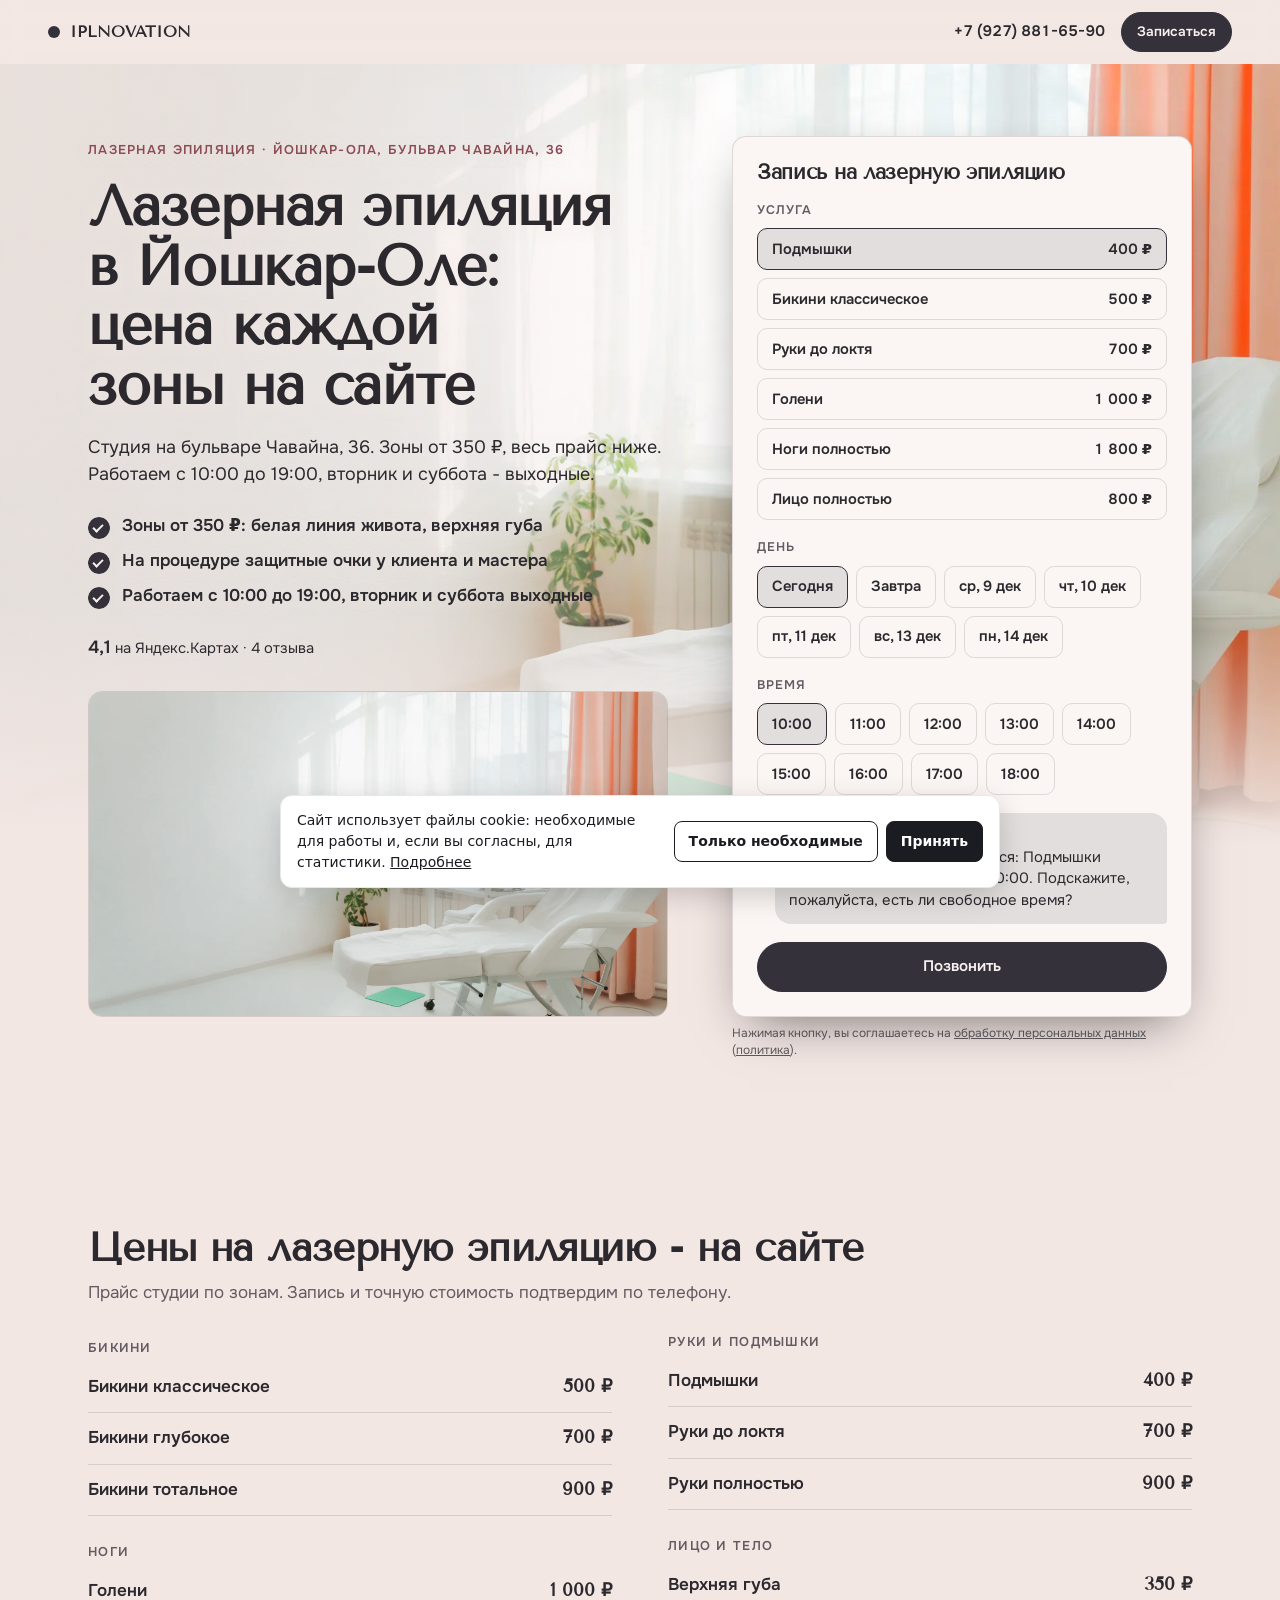
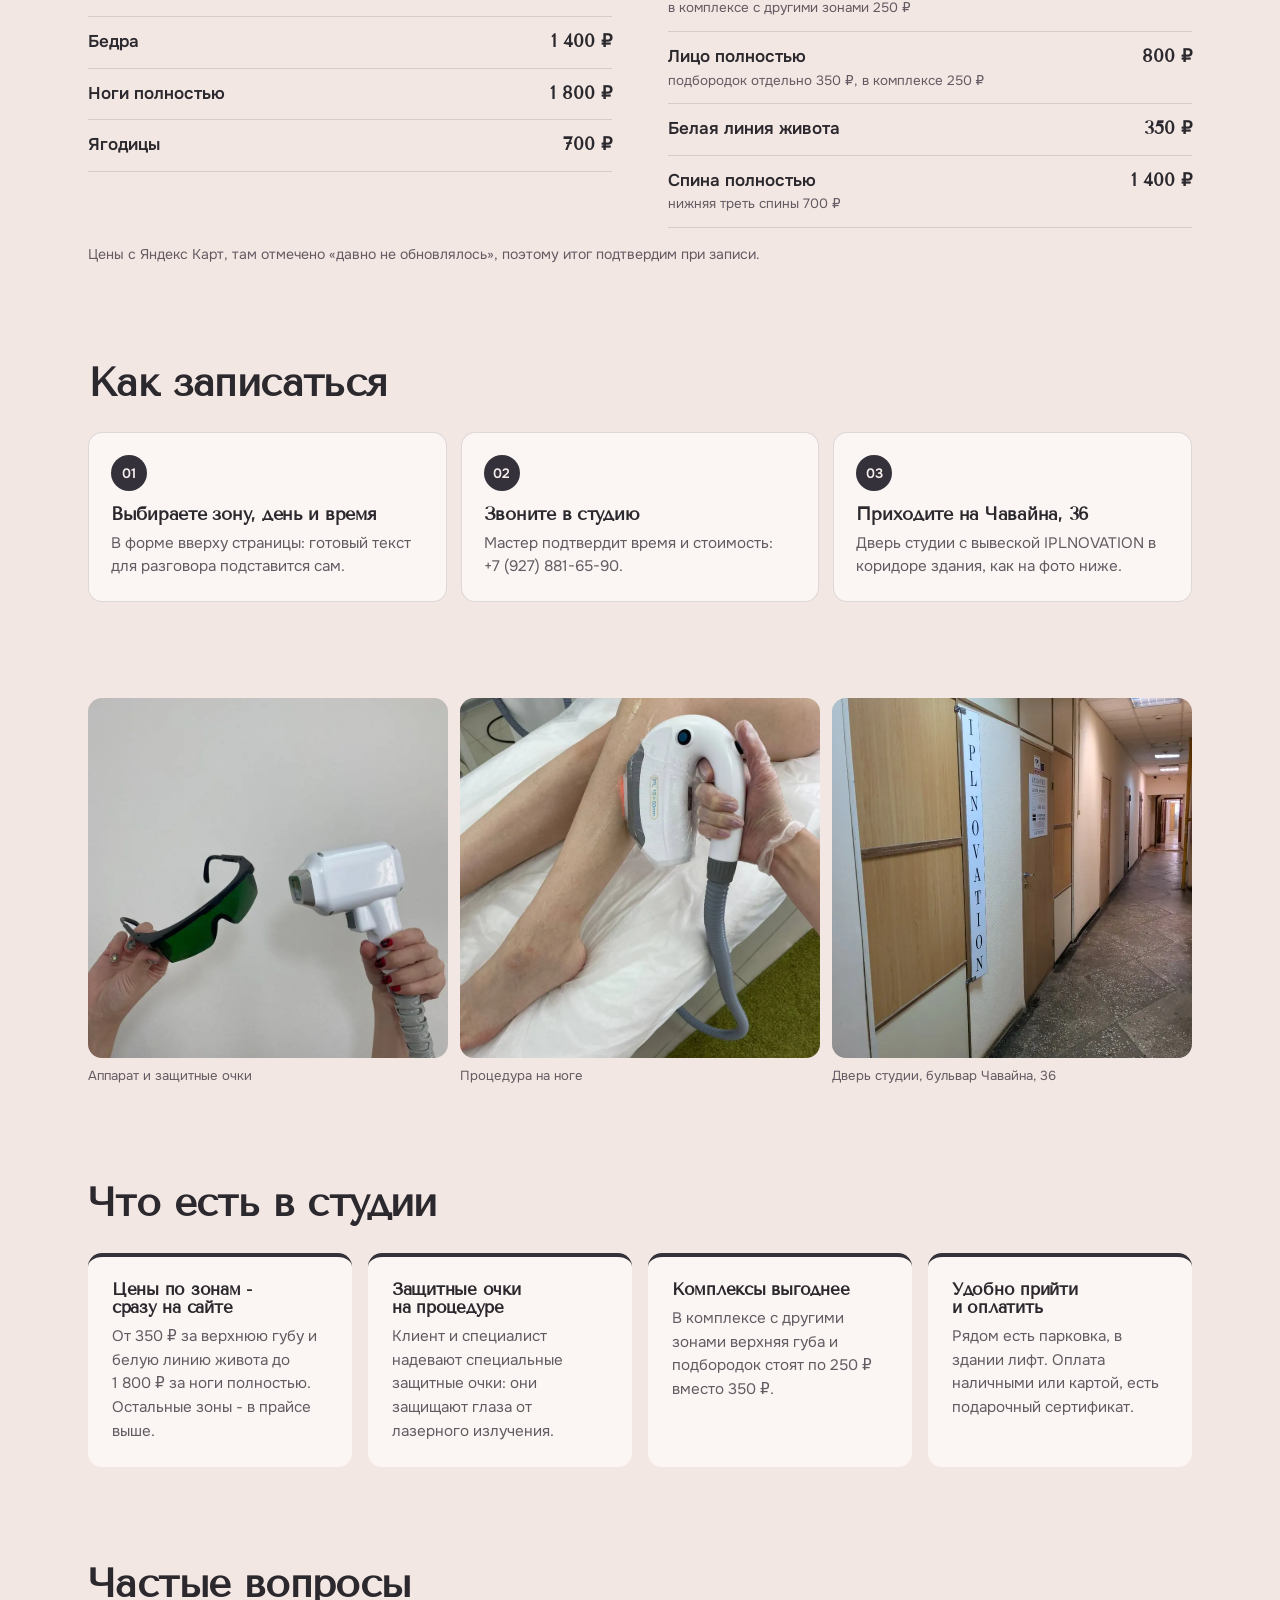
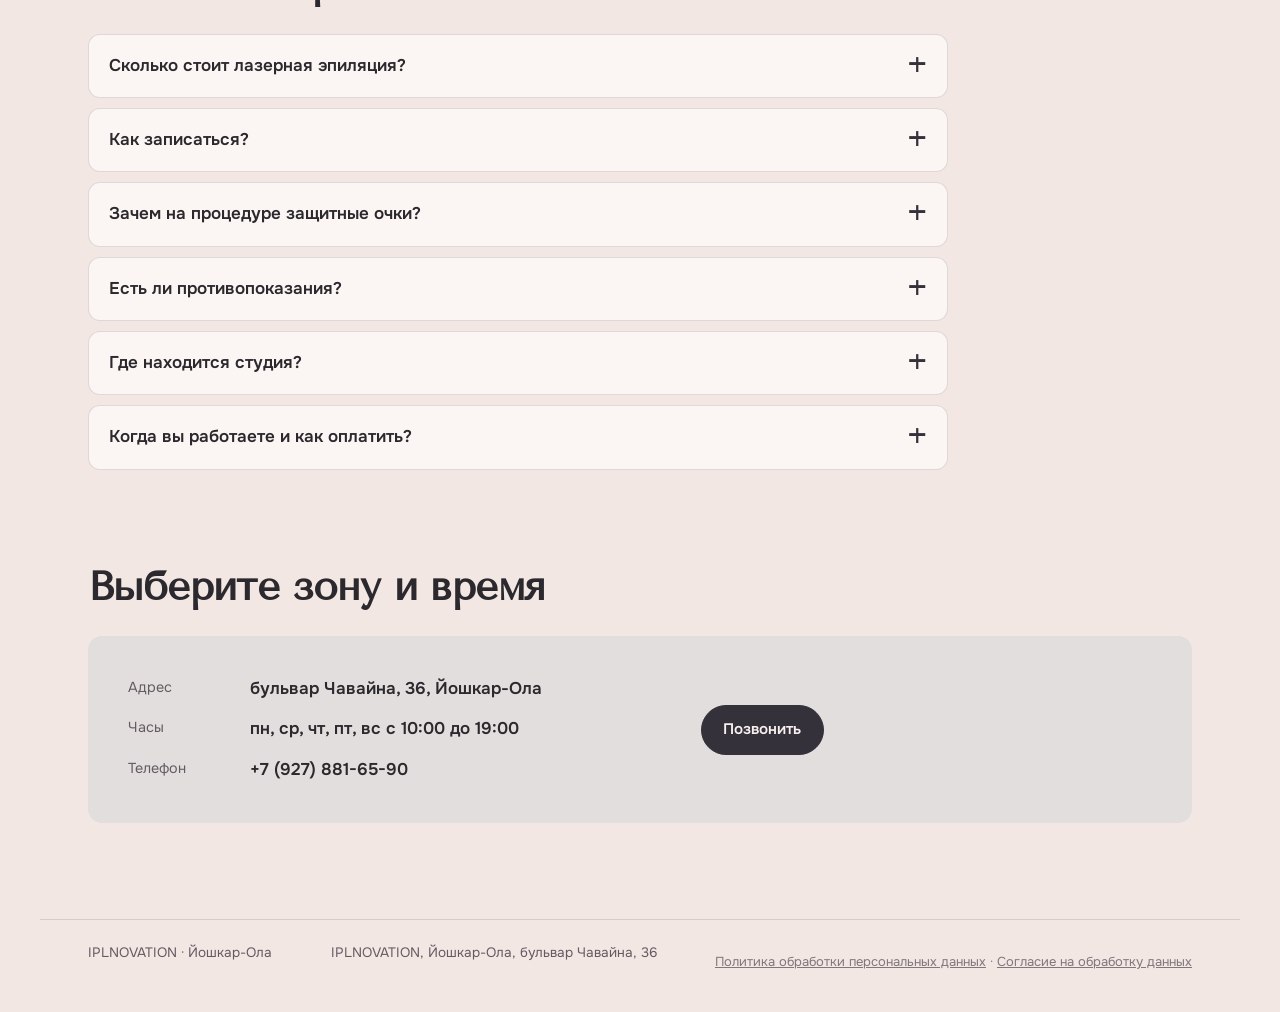
==== index.html @ 14964a5d "Первая публикация: IPLNOVATION, лазерная эпиляция" ====
<!doctype html>
<html lang="ru">
<head>
<meta charset="utf-8">
<meta name="robots" content="noindex, nofollow" data-publish>
<meta name="viewport" content="width=device-width, initial-scale=1, viewport-fit=cover">
<title>IPLNOVATION · Лазерная эпиляция</title>
<meta name="description" content="Лазерная эпиляция в Йошкар-Оле, бульвар Чавайна, 36: цены по зонам от 350 рублей, с 10:00 до 19:00, вторник и суббота выходные. Запись по телефону или через форму.">
<meta property="og:type" content="website">
<meta property="og:url" content="https://ajax55sv-cell.github.io/iplnovation-yoshkar-ola/">
<meta property="og:site_name" content="IPLNOVATION">
<meta property="og:title" content="Лазерная эпиляция в Йошкар-Оле: цена каждой зоны на сайте">
<meta property="og:description" content="Лазерная эпиляция в Йошкар-Оле, бульвар Чавайна, 36: цены по зонам от 350 рублей, с 10:00 до 19:00, вторник и суббота выходные. Запись по телефону или через форму.">
<meta property="og:image" content="https://ajax55sv-cell.github.io/iplnovation-yoshkar-ola/assets/og.jpg">
<link rel="preload" as="image" href="assets/hero.webp" fetchpriority="high">
<link rel="icon" href="data:image/svg+xml,%3Csvg xmlns=%27http://www.w3.org/2000/svg%27 viewBox=%270 0 32 32%27%3E%3Crect x=%276%27 y=%276%27 width=%2720%27 height=%2720%27 rx=%275%27 fill=%27%2334313a%27/%3E%3C/svg%3E">
<link rel="preload" href="assets/fonts/tenor-sans-400-cyrillic.woff2" as="font" type="font/woff2" crossorigin>
<link rel="preload" href="assets/fonts/onest-400-cyrillic.woff2" as="font" type="font/woff2" crossorigin>
<style>@font-face { font-family: "Onest"; font-style: normal; font-weight: 400; font-display: swap; src: url("assets/fonts/onest-400-cyrillic.woff2") format("woff2"); unicode-range: U+0301, U+0400-045F, U+0490-0491, U+04B0-04B1, U+2116; }
@font-face { font-family: "Onest"; font-style: normal; font-weight: 400; font-display: swap; src: url("assets/fonts/onest-400-latin.woff2") format("woff2"); unicode-range: U+0000-00FF, U+0131, U+0152-0153, U+02BB-02BC, U+02C6, U+02DA, U+02DC, U+0304, U+0308, U+0329, U+2000-206F, U+20AC, U+2122, U+2191, U+2193, U+2212, U+2215, U+FEFF, U+FFFD; }
@font-face { font-family: "Onest"; font-style: normal; font-weight: 500; font-display: swap; src: url("assets/fonts/onest-500-cyrillic.woff2") format("woff2"); unicode-range: U+0301, U+0400-045F, U+0490-0491, U+04B0-04B1, U+2116; }
@font-face { font-family: "Onest"; font-style: normal; font-weight: 500; font-display: swap; src: url("assets/fonts/onest-500-latin.woff2") format("woff2"); unicode-range: U+0000-00FF, U+0131, U+0152-0153, U+02BB-02BC, U+02C6, U+02DA, U+02DC, U+0304, U+0308, U+0329, U+2000-206F, U+20AC, U+2122, U+2191, U+2193, U+2212, U+2215, U+FEFF, U+FFFD; }
@font-face { font-family: "Onest"; font-style: normal; font-weight: 600; font-display: swap; src: url("assets/fonts/onest-600-cyrillic.woff2") format("woff2"); unicode-range: U+0301, U+0400-045F, U+0490-0491, U+04B0-04B1, U+2116; }
@font-face { font-family: "Onest"; font-style: normal; font-weight: 600; font-display: swap; src: url("assets/fonts/onest-600-latin.woff2") format("woff2"); unicode-range: U+0000-00FF, U+0131, U+0152-0153, U+02BB-02BC, U+02C6, U+02DA, U+02DC, U+0304, U+0308, U+0329, U+2000-206F, U+20AC, U+2122, U+2191, U+2193, U+2212, U+2215, U+FEFF, U+FFFD; }
@font-face { font-family: "Tenor Sans"; font-style: normal; font-weight: 400; font-display: swap; src: url("assets/fonts/tenor-sans-400-cyrillic.woff2") format("woff2"); unicode-range: U+0301, U+0400-045F, U+0490-0491, U+04B0-04B1, U+2116; }
@font-face { font-family: "Tenor Sans"; font-style: normal; font-weight: 400; font-display: swap; src: url("assets/fonts/tenor-sans-400-latin.woff2") format("woff2"); unicode-range: U+0000-00FF, U+0131, U+0152-0153, U+02BB-02BC, U+02C6, U+02DA, U+02DC, U+0304, U+0308, U+0329, U+2000-206F, U+20AC, U+2122, U+2191, U+2193, U+2212, U+2215, U+FEFF, U+FFFD; }
:root { --c-canvas: #f3e7e4; --c-surface: #fbf6f4; --c-ink: #2b292e; --c-ink-soft: #645b62; --c-accent: #34313a; --c-accent-ink: #f8f0ee; --c-accent-deep: #8c4b55; --f-display: "Tenor Sans", "Georgia", serif; --f-text: "Onest", "Segoe UI", system-ui, sans-serif; --h1k: 1; }
</style>
<link rel="stylesheet" href="style-prod.css">
<script type="application/ld+json">{"@context":"https://schema.org","@type":"BeautySalon","name":"IPLNOVATION","telephone":"+79278816590","openingHoursSpecification":[{"@type":"OpeningHoursSpecification","dayOfWeek":["Monday","Wednesday","Thursday","Friday","Sunday"],"opens":"10:00","closes":"19:00"}],"address":{"@type":"PostalAddress","streetAddress":"бульвар Чавайна, 36","addressLocality":"Йошкар-Ола","addressCountry":"RU"},"aggregateRating":{"@type":"AggregateRating","ratingValue":"4.1","ratingCount":"5","reviewCount":"4"},"sameAs":["https://yandex.ru/maps/org/ipinovation/229471761377/"]}</script>
<style>
/* legal-add */
.legal-links{margin-top:10px;font-size:13px;opacity:.8;hyphens:none}
.legal-links a{color:inherit}
.ckn{margin:8px 0 0;font-size:12px;line-height:1.45;opacity:.75;hyphens:none}
.ckn a{color:inherit;text-decoration:underline}
.ckb{position:fixed;left:12px;right:12px;bottom:12px;z-index:9999;max-width:720px;margin:0 auto;padding:14px 16px;background:#fff;color:#1b1c22;border:1px solid #e7e8ee;border-radius:12px;box-shadow:0 8px 28px rgba(0,0,0,.18);font:400 14px/1.5 system-ui,-apple-system,"Segoe UI",Arial,sans-serif;hyphens:none;display:flex;gap:12px;align-items:center;flex-wrap:wrap}
.ckb p{margin:0;flex:1 1 280px}
.ckb a{color:inherit;text-decoration:underline}
.ckb__b{display:flex;gap:8px;flex-wrap:wrap}
.ckb button{font:inherit;font-weight:600;padding:9px 14px;border-radius:8px;border:1px solid #1b1c22;background:#fff;color:#1b1c22;cursor:pointer}
.ckb button[data-v="all"]{background:#1b1c22;color:#fff}
</style>
</head>
<body class="s-prod" id="top" data-wa="" data-tg="" data-max="">
<header class="s-bar" data-s-bar>
  <a class="s-bar__brand" href="#top"><i aria-hidden="true"></i>IPLNOVATION</a>
  <div class="s-bar__right">
    <a class="s-bar__tel" href="tel:+79278816590"><span class="nw">+7 (927) 881-65-90</span></a>
    <a class="s-btn s-btn--sm" href="#widget">Записаться</a>
  </div>
</header>
<main>
  <section class="s-hero">
    <div class="s-hero__text">
      <p class="s-eyebrow">Лазерная эпиляция · <span class="nw">Йошкар-Ола</span>, бульвар Чавайна, 36</p>
      <h1>Лазерная эпиляция в <span class="nw">Йошкар-Оле</span>: цена каждой зоны на сайте</h1>
      <p class="s-lead">Студия на бульваре Чавайна, 36. Зоны от 350 ₽, весь прайс ниже. Работаем с 10:00 до 19:00, вторник и суббота - выходные.</p>
      <ul class="s-ticks"><li>Зоны от 350 ₽: белая линия живота, верхняя губа</li><li>На процедуре защитные очки у клиента и мастера</li><li>Работаем с 10:00 до 19:00, вторник и суббота выходные</li></ul>
      <p class="s-rating"><b>4,1</b> на Яндекс.Картах · 4 отзыва</p>
      <figure class="s-hero__photo"><img class="" src="assets/hero.webp" alt="Светлый кабинет лазерной эпиляции: белая кушетка, аппарат на тележке, зелёные защитные очки, большое окно" loading="lazy" decoding="async"></figure>
    </div>
    <div class="s-hero__widget" id="widget"><form class="s-widget" data-s-booking data-days="7" data-closed="2,6" data-slots="10:00,11:00,12:00,13:00,14:00,15:00,16:00,17:00,18:00" data-message="Здравствуйте! Хочу записаться: {услуга}, {день} в {время}. Подскажите, пожалуйста, есть ли свободное время?" onsubmit="return false">
      <h2 class="s-widget__title">Запись на лазерную эпиляцию</h2>
      <fieldset><legend>Услуга</legend>
        <div class="s-chips s-chips--col"><label class="s-chip s-chip--row"><input type="radio" name="svc" value="0" data-name="Подмышки" data-price="400" data-from="" data-min="" checked><span>Подмышки</span><b>400 ₽</b></label><label class="s-chip s-chip--row"><input type="radio" name="svc" value="1" data-name="Бикини классическое" data-price="500" data-from="" data-min=""><span>Бикини классическое</span><b>500 ₽</b></label><label class="s-chip s-chip--row"><input type="radio" name="svc" value="2" data-name="Руки до локтя" data-price="700" data-from="" data-min=""><span>Руки до локтя</span><b>700 ₽</b></label><label class="s-chip s-chip--row"><input type="radio" name="svc" value="3" data-name="Голени" data-price="1000" data-from="" data-min=""><span>Голени</span><b>1 000 ₽</b></label><label class="s-chip s-chip--row"><input type="radio" name="svc" value="4" data-name="Ноги полностью" data-price="1800" data-from="" data-min=""><span>Ноги полностью</span><b>1 800 ₽</b></label><label class="s-chip s-chip--row"><input type="radio" name="svc" value="5" data-name="Лицо полностью" data-price="800" data-from="" data-min=""><span>Лицо полностью</span><b>800 ₽</b></label></div>
      </fieldset>
      <fieldset><legend>День</legend><div class="s-chips" data-s-days></div></fieldset>
      <fieldset><legend>Время</legend><div class="s-chips" data-s-times></div></fieldset>
      <div class="s-bubble" aria-live="polite"><span class="s-bubble__label">Что сказать по телефону</span><p data-s-bubble></p></div>
      <div class="s-send">
        <a class="s-btn s-btn--wide" href="tel:+79278816590">Позвонить</a>
        
      </div>
      </form><p class="ckn">Нажимая кнопку, вы соглашаетесь на <a href="soglasie.html">обработку персональных данных</a> (<a href="politika.html">политика</a>).</p></div>
    <figure class="s-hero__bg" aria-hidden="true"><img class="" src="assets/hero.webp" alt="Светлый кабинет лазерной эпиляции: белая кушетка, аппарат на тележке, зелёные защитные очки, большое окно" decoding="async" fetchpriority="high"></figure>
  </section>

  

  <section class="s-section s-reveal" id="prices">
    <header class="s-section__head"><h2>Цены на лазерную эпиляцию - на сайте</h2><p>Прайс студии по зонам. Запись и точную стоимость подтвердим по телефону.</p></header>
    <div class="s-board"><div class="s-board__group">
      <h3 class="s-board__title">Бикини</h3>
      <ul class="s-board__list">
        <li class="s-board__row"><span class="s-board__name">Бикини классическое</span><span class="s-board__dots" aria-hidden="true"></span><span class="s-board__price">500 ₽</span></li>
        <li class="s-board__row"><span class="s-board__name">Бикини глубокое</span><span class="s-board__dots" aria-hidden="true"></span><span class="s-board__price">700 ₽</span></li>
        <li class="s-board__row"><span class="s-board__name">Бикини тотальное</span><span class="s-board__dots" aria-hidden="true"></span><span class="s-board__price">900 ₽</span></li>
      </ul>
    </div>
<div class="s-board__group">
      <h3 class="s-board__title">Ноги</h3>
      <ul class="s-board__list">
        <li class="s-board__row"><span class="s-board__name">Голени</span><span class="s-board__dots" aria-hidden="true"></span><span class="s-board__price">1 000 ₽</span></li>
        <li class="s-board__row"><span class="s-board__name">Бедра</span><span class="s-board__dots" aria-hidden="true"></span><span class="s-board__price">1 400 ₽</span></li>
        <li class="s-board__row"><span class="s-board__name">Ноги полностью</span><span class="s-board__dots" aria-hidden="true"></span><span class="s-board__price">1 800 ₽</span></li>
        <li class="s-board__row"><span class="s-board__name">Ягодицы</span><span class="s-board__dots" aria-hidden="true"></span><span class="s-board__price">700 ₽</span></li>
      </ul>
    </div>
<div class="s-board__group">
      <h3 class="s-board__title">Руки и подмышки</h3>
      <ul class="s-board__list">
        <li class="s-board__row"><span class="s-board__name">Подмышки</span><span class="s-board__dots" aria-hidden="true"></span><span class="s-board__price">400 ₽</span></li>
        <li class="s-board__row"><span class="s-board__name">Руки до локтя</span><span class="s-board__dots" aria-hidden="true"></span><span class="s-board__price">700 ₽</span></li>
        <li class="s-board__row"><span class="s-board__name">Руки полностью</span><span class="s-board__dots" aria-hidden="true"></span><span class="s-board__price">900 ₽</span></li>
      </ul>
    </div>
<div class="s-board__group">
      <h3 class="s-board__title">Лицо и тело</h3>
      <ul class="s-board__list">
        <li class="s-board__row"><span class="s-board__name">Верхняя губа<em>в комплексе с другими зонами 250 ₽</em></span><span class="s-board__dots" aria-hidden="true"></span><span class="s-board__price">350 ₽</span></li>
        <li class="s-board__row"><span class="s-board__name">Лицо полностью<em>подбородок отдельно 350 ₽, в комплексе 250 ₽</em></span><span class="s-board__dots" aria-hidden="true"></span><span class="s-board__price">800 ₽</span></li>
        <li class="s-board__row"><span class="s-board__name">Белая линия живота</span><span class="s-board__dots" aria-hidden="true"></span><span class="s-board__price">350 ₽</span></li>
        <li class="s-board__row"><span class="s-board__name">Спина полностью<em>нижняя треть спины 700 ₽</em></span><span class="s-board__dots" aria-hidden="true"></span><span class="s-board__price">1 400 ₽</span></li>
      </ul>
    </div></div>
    <p class="s-note">Цены с Яндекс Карт, там отмечено «давно не обновлялось», поэтому итог подтвердим при записи.</p>
  </section>

  <section class="s-section s-reveal">
    <header class="s-section__head"><h2>Как записаться</h2></header>
    <ol class="s-steps">
      <li class="s-steps__item"><span class="s-steps__n">01</span><h3>Выбираете зону, день и время</h3><p>В форме вверху страницы: готовый текст для разговора подставится сам.</p></li>
      <li class="s-steps__item"><span class="s-steps__n">02</span><h3>Звоните в студию</h3><p>Мастер подтвердит время и стоимость: <span class="nw">+7 (927) 881-65-90</span>.</p></li>
      <li class="s-steps__item"><span class="s-steps__n">03</span><h3>Приходите на Чавайна, 36</h3><p>Дверь студии с вывеской IPLNOVATION в коридоре здания, как на фото ниже.</p></li>
    </ol>
  </section>

  <section class="s-photos s-reveal" aria-label="Фото"><figure><img class="" src="assets/ochki.webp" alt="Лазерный аппарат и зелёные защитные очки в руках мастера" loading="lazy" decoding="async"><figcaption>Аппарат и защитные очки</figcaption></figure><figure><img class="" src="assets/protsedura.webp" alt="Процедура лазерной эпиляции на ноге: мастер в перчатках ведёт аппарат" loading="lazy" decoding="async"><figcaption>Процедура на ноге</figcaption></figure><figure><img class="" src="assets/dver.webp" alt="Дверь студии с вертикальной вывеской IPLNOVATION в коридоре здания на бульваре Чавайна, 36" loading="lazy" decoding="async"><figcaption>Дверь студии, бульвар Чавайна, 36</figcaption></figure></section>

  <section class="s-section s-reveal">
    <header class="s-section__head"><h2>Что есть в студии</h2></header>
    <ul class="s-promises">
      <li><h3>Цены по зонам - сразу на сайте</h3><p>От 350 ₽ за верхнюю губу и белую линию живота до 1 800 ₽ за ноги полностью. Остальные зоны - в прайсе выше.</p></li>
      <li><h3>Защитные очки на процедуре</h3><p>Клиент и специалист надевают специальные защитные очки: они защищают глаза от лазерного излучения.</p></li>
      <li><h3>Комплексы выгоднее</h3><p>В комплексе с другими зонами верхняя губа и подбородок стоят по 250 ₽ вместо 350 ₽.</p></li>
      <li><h3>Удобно прийти и оплатить</h3><p>Рядом есть парковка, в здании лифт. Оплата наличными или картой, есть подарочный сертификат.</p></li>
    </ul>
  </section>

  

  <section class="s-section s-reveal">
    <header class="s-section__head"><h2>Частые вопросы</h2></header>
    <div class="s-faq"><details><summary>Сколько стоит лазерная эпиляция?</summary><p>Бикини классическое - 500 ₽, подмышки - 400 ₽, голени - 1 000 ₽, ноги полностью - 1 800 ₽. Остальные зоны - в прайсе выше.</p></details><details><summary>Как записаться?</summary><p>Выберите зону, день и время в форме на сайте или просто позвоните: <span class="nw">+7 (927) 881-65-90</span>.</p></details><details><summary>Зачем на процедуре защитные очки?</summary><p>Во время сеанса и клиент, и специалист надевают специальные защитные очки: они защищают глаза от лазерного излучения. Снимать их до конца сеанса не нужно.</p></details><details><summary>Есть ли противопоказания?</summary><p>Да, у лазерной эпиляции они есть. Перед записью уточните у мастера по телефону, подходит ли процедура именно вам.</p></details><details><summary>Где находится студия?</summary><p><span class="nw">Йошкар-Ола</span>, бульвар Чавайна, 36. Дверь студии с вывеской IPLNOVATION в коридоре здания, рядом есть парковка, в здании лифт.</p></details><details><summary>Когда вы работаете и как оплатить?</summary><p>С 10:00 до 19:00 в понедельник, среду, четверг, пятницу и воскресенье. Вторник и суббота - выходные. Оплата наличными или картой, есть подарочный сертификат.</p></details></div>
  </section>

  <section class="s-section s-final s-reveal" id="contacts">
    <header class="s-section__head"><h2>Выберите зону и время</h2></header>
    <div class="s-contacts">
      <dl>
        <div><dt>Адрес</dt><dd>бульвар Чавайна, 36, <span class="nw">Йошкар-Ола</span></dd></div>
        <div><dt>Часы</dt><dd>пн, ср, чт, пт, вс с 10:00 до 19:00</dd></div>
        <div><dt>Телефон</dt><dd><a href="tel:+79278816590"><span class="nw">+7 (927) 881-65-90</span></a></dd></div>
      </dl>
      <div class="s-contacts__actions">
        <a class="s-btn" href="tel:+79278816590">Позвонить</a>
        
      </div>
    </div>
  </section>
</main>
<footer class="s-foot"><p>IPLNOVATION · <span class="nw">Йошкар-Ола</span></p><p>IPLNOVATION, <span class="nw">Йошкар-Ола</span>, бульвар Чавайна, 36</p><p class="legal-links"><a href="politika.html">Политика обработки персональных данных</a> · <a href="soglasie.html">Согласие на обработку данных</a></p></footer>
<nav class="s-dock" aria-label="Быстрая связь"><a class="s-btn" href="#widget">Записаться</a><a class="s-btn s-btn--ghost" href="tel:+79278816590">Позвонить</a></nav>
<script src="style.js" defer></script>
<script>
(function(){var K='cookie-choice';try{if(localStorage.getItem(K))return}catch(e){}
var b=document.createElement('div');b.className='ckb';b.setAttribute('role','dialog');b.setAttribute('aria-label','Файлы cookie');
b.innerHTML='<p>Сайт использует файлы cookie: необходимые для работы и, если вы согласны, для статистики. <a href="politika.html">Подробнее</a></p><div class="ckb__b"><button type="button" data-v="necessary">Только необходимые</button><button type="button" data-v="all">Принять</button></div>';
b.addEventListener('click',function(e){var v=e.target.getAttribute&&e.target.getAttribute('data-v');if(!v)return;try{localStorage.setItem(K,v)}catch(x){}try{document.dispatchEvent(new CustomEvent('cookie-choice',{detail:v}))}catch(x){}b.remove()});
document.body.appendChild(b)})();
</script>
<!-- legal-add -->
</body>
</html>
---- style-prod.css ----
/* Стиль «Продающий»: лендинг под заявки. Главная деталь – калькулятор или онлайн-запись на первом экране
   и живое «сообщение-превью», которое уходит владельцу в мессенджер. Цвета и шрифты – из палитры ниши. */
*, *::before, *::after { box-sizing: border-box; }
:root {
  --hair: color-mix(in srgb, var(--c-ink) 14%, transparent);
  --tint: color-mix(in srgb, var(--c-accent) 12%, var(--c-surface));
  --wrap: 1200px; --gut: clamp(16px, 4vw, 48px);
  --r: 14px;
  --shadow: 0 18px 50px -18px color-mix(in srgb, #000 55%, transparent);
}
html { scroll-behavior: smooth; -webkit-text-size-adjust: 100%; overflow-x: clip; }
body { margin: 0; background: var(--c-canvas); color: var(--c-ink); font: 400 17px/1.55 var(--f-text); -webkit-font-smoothing: antialiased; }
img { display: block; max-width: 100%; }
a { color: inherit; }
h1, h2, h3 { font-family: var(--f-display); font-weight: 700; line-height: 1.06; margin: 0; letter-spacing: -.015em; text-wrap: balance; }
p { margin: 0; }
fieldset { border: 0; margin: 0; padding: 0; min-width: 0; }
:focus-visible { outline: 2px solid var(--c-accent); outline-offset: 3px; border-radius: 4px; }

.s-btn { display: inline-flex; align-items: center; justify-content: center; min-height: 50px; padding: 0 1.4em; border-radius: 999px;
  background: var(--c-accent); color: var(--c-accent-ink); font: 700 .95rem/1.1 var(--f-text); text-decoration: none; border: 1px solid var(--c-accent);
  text-align: center; transition: filter .2s ease, transform .2s ease; cursor: pointer; }
.s-btn:hover { filter: brightness(1.07); }
.s-btn:active { transform: translateY(1px); }
.s-btn--sm { min-height: 40px; padding: 0 1.1em; font-size: .85rem; }
.s-btn--ghost { background: transparent; color: var(--c-ink); border-color: var(--hair); font-weight: 600; }
.s-btn--wide { flex: 1; }

/* шапка */
.s-bar { position: sticky; top: 0; z-index: 30; display: flex; align-items: center; justify-content: space-between; gap: 16px;
  padding: 10px var(--gut); background: color-mix(in srgb, var(--c-canvas) 88%, transparent); -webkit-backdrop-filter: blur(10px); backdrop-filter: blur(10px); }
.s-bar.is-scrolled { box-shadow: 0 1px 0 var(--hair); }
.s-bar__brand { font: 700 1rem/1 var(--f-display); text-decoration: none; display: inline-flex; align-items: center; gap: .6em; min-height: 44px; white-space: nowrap; min-width: 0; }
.s-bar__brand i { width: .75em; height: .75em; border-radius: 50%; background: var(--c-accent); }
.s-bar__right { display: flex; align-items: center; gap: 16px; }
.s-bar__tel { text-decoration: none; font-weight: 700; font-size: .95rem; font-variant-numeric: tabular-nums; }

main { max-width: var(--wrap); margin: 0 auto; padding: 0 var(--gut); }

/* первый экран: текст слева, виджет справа, фото ниши – приглушённым фоном */
.s-hero { position: relative; display: grid; grid-template-columns: minmax(0, 1fr) minmax(0, 460px); gap: clamp(28px, 5vw, 64px); align-items: start;
  padding: clamp(32px, 6vw, 72px) 0 clamp(40px, 6vw, 72px); isolation: isolate; }
.s-hero__bg { position: absolute; z-index: -1; margin: 0; top: 0; left: calc(50% - 50vw); width: 100vw; height: min(78%, 620px); overflow: hidden; }
.s-hero__bg img { width: 100%; height: 100%; object-fit: cover; opacity: .3; filter: saturate(.85); }
.s-hero__bg::after { content: ""; position: absolute; inset: 0; background: linear-gradient(180deg, color-mix(in srgb, var(--c-canvas) 40%, transparent), var(--c-canvas) 96%); }
/* фото бизнеса крупно в левой колонке: владелец узнаёт своё место с первого экрана */
.s-hero__photo { margin: 30px 0 0; }
.s-hero__photo img { width: 100%; aspect-ratio: 16 / 9; object-fit: cover; border-radius: var(--r); border: 1px solid var(--hair); }
.s-hero__photo figcaption { margin-top: 8px; font-size: .84rem; color: var(--c-ink-soft); }
.s-eyebrow { display: inline-block; font-size: .8rem; font-weight: 700; letter-spacing: .1em; text-transform: uppercase; color: var(--c-accent-deep, var(--c-accent)); margin-bottom: 16px; }
.s-hero h1 { font-size: calc(clamp(2.1rem, 4.4vw, 3.7rem) * var(--h1k, 1)); overflow-wrap: normal; hyphens: none; }
.s-lead { margin-top: 18px; font-size: 1.12rem; color: var(--c-ink-soft); max-width: 32em; }
.s-ticks { list-style: none; margin: 26px 0 0; padding: 0; display: grid; gap: 12px; }
.s-ticks li { position: relative; padding-left: 34px; font-weight: 600; line-height: 1.35; }
.s-ticks li::before { content: ""; position: absolute; left: 0; top: .1em; width: 22px; height: 22px; border-radius: 50%; background: var(--c-accent);
  -webkit-mask: radial-gradient(circle, #000 0 100%); }
.s-ticks li::after { content: ""; position: absolute; left: 7px; top: calc(.1em + 5px); width: 6px; height: 10px; border: solid var(--c-accent-ink); border-width: 0 2px 2px 0; transform: rotate(45deg); }
.s-rating { margin-top: 26px; font-size: .92rem; color: var(--c-ink-soft); }
.s-rating b { color: var(--c-ink); font-size: 1.1rem; }

/* виджет */
.s-hero__widget { position: sticky; top: 76px; }
.s-widget { background: var(--c-surface); border-radius: var(--r); padding: 24px; box-shadow: var(--shadow); display: grid; gap: 18px; border: 1px solid var(--hair); }
.s-widget__title { font-size: 1.3rem; }
.s-widget legend, .s-range label { font-size: .78rem; font-weight: 700; letter-spacing: .08em; text-transform: uppercase; color: var(--c-ink-soft); margin-bottom: 8px; padding: 0; }
.s-chips { display: flex; flex-wrap: wrap; gap: 8px; }
.s-chips--col { flex-direction: column; flex-wrap: nowrap; }
.s-chip { position: relative; display: inline-flex; align-items: center; gap: 10px; min-height: 42px; padding: 8px 14px; border-radius: 10px; border: 1px solid var(--hair);
  cursor: pointer; font-size: .92rem; font-weight: 600; transition: border-color .15s ease, background-color .15s ease; }
.s-chip--row { justify-content: space-between; }
.s-chip--row b { font-weight: 700; white-space: nowrap; font-variant-numeric: tabular-nums; }
.s-chip--row b small { font-weight: 500; color: var(--c-ink-soft); }
.s-chip__p { font-weight: 500; font-size: .8rem; color: var(--c-ink-soft); white-space: nowrap; }
.s-chip input { position: absolute; opacity: 0; pointer-events: none; }
.s-chip:has(input:checked) { border-color: var(--c-accent); background: var(--tint); }
.s-chip:has(input:focus-visible) { outline: 2px solid var(--c-accent); outline-offset: 2px; }
.s-chip[aria-disabled="true"] { opacity: .4; cursor: default; }
.s-check { display: flex; align-items: center; gap: 10px; font-weight: 600; font-size: .92rem; cursor: pointer; }
.s-check input { width: 20px; height: 20px; accent-color: var(--c-accent); }
.s-check b { margin-left: auto; font-variant-numeric: tabular-nums; }
.s-range { display: grid; gap: 6px; }
.s-range label { display: flex; justify-content: space-between; margin: 0; }
.s-range label b { color: var(--c-ink); font-size: 1rem; font-weight: 700; letter-spacing: 0; text-transform: none; font-variant-numeric: tabular-nums; }
.s-range input { width: 100%; accent-color: var(--c-accent); height: 28px; }
.s-total { display: flex; align-items: baseline; justify-content: space-between; gap: 12px; padding-top: 14px; border-top: 1px solid var(--hair); }
.s-total span { color: var(--c-ink-soft); font-weight: 600; }
.s-total b { font: 700 1.9rem/1 var(--f-display); font-variant-numeric: tabular-nums; color: var(--c-accent); }

/* сообщение-превью: пузырь чата */
.s-bubble { position: relative; background: var(--tint); border-radius: 16px 16px 4px 16px; padding: 12px 14px; margin-left: 18px; }
.s-bubble__label { display: block; font-size: .72rem; font-weight: 700; letter-spacing: .08em; text-transform: uppercase; color: var(--c-ink-soft); margin-bottom: 4px; }
.s-bubble p { font-size: .93rem; line-height: 1.45; }
.s-send { display: flex; gap: 8px; }
.s-send__note { font-size: .82rem; color: var(--c-accent-deep, var(--c-accent)); }
.s-demo { font-size: .78rem; color: var(--c-ink-soft); }

/* секции */
.s-section { padding: clamp(56px, 8vw, 96px) 0 0; }
.s-section__head { display: grid; gap: 10px; margin-bottom: 28px; max-width: 46em; }
.s-section__head h2 { font-size: clamp(1.7rem, 3.2vw, 2.5rem); }
.s-section__head p { color: var(--c-ink-soft); }
.s-note { margin-top: 16px; font-size: .88rem; color: var(--c-ink-soft); max-width: 52em; }

.s-incl { display: grid; grid-template-columns: 1fr 1fr; gap: 16px; }
.s-incl > div { background: var(--c-surface); border-radius: var(--r); padding: 26px; border: 1px solid var(--hair); }
.s-incl > div:first-child { background: var(--tint); border-color: transparent; }
.s-incl h3 { font-size: 1.1rem; margin-bottom: 14px; }
.s-incl ul { margin: 0; padding-left: 1.1em; display: grid; gap: 8px; }

.s-board { display: grid; grid-template-columns: repeat(auto-fit, minmax(min(100%, 420px), 1fr)); gap: 12px 56px; }
.s-board__title { font: 700 .8rem var(--f-text); letter-spacing: .1em; text-transform: uppercase; color: var(--c-ink-soft); margin: 6px 0; }
.s-board__list { list-style: none; margin: 0; padding: 0; }
.s-board__row { display: flex; align-items: baseline; gap: 10px; padding: 12px 0; border-bottom: 1px solid var(--hair); }
.s-board__name { font-weight: 600; }
.s-board__name em { display: block; font-style: normal; font-size: .84rem; color: var(--c-ink-soft); font-weight: 400; }
.s-board__dots { flex: 1; }
.s-board__price { font: 700 1.1rem/1 var(--f-display); font-variant-numeric: tabular-nums; white-space: nowrap; }
.s-board__price small { font: 500 .78rem var(--f-text); color: var(--c-ink-soft); }

.s-steps { list-style: none; margin: 0; padding: 0; display: grid; grid-template-columns: repeat(auto-fit, minmax(min(100%, 170px), 1fr)); gap: 14px; }
.s-steps__item { background: var(--c-surface); border-radius: var(--r); padding: 22px; border: 1px solid var(--hair); }
.s-steps__n { display: inline-grid; place-items: center; width: 36px; height: 36px; border-radius: 50%; background: var(--c-accent); color: var(--c-accent-ink); font: 700 .85rem var(--f-text); }
.s-steps h3 { font-size: 1.1rem; margin-top: 14px; overflow-wrap: normal; hyphens: none; }
.s-steps__item { min-width: 0; }
.s-steps p { margin-top: 8px; color: var(--c-ink-soft); font-size: .95rem; }

.s-photos { display: grid; grid-template-columns: repeat(3, 1fr); gap: 12px; padding-top: clamp(56px, 8vw, 96px); }
.s-photos figure { margin: 0; }
.s-photos img { width: 100%; aspect-ratio: 1 / 1; object-fit: cover; border-radius: var(--r); }
.s-photos figcaption { font-size: .82rem; color: var(--c-ink-soft); margin-top: 8px; }

.s-promises { list-style: none; margin: 0; padding: 0; display: grid; grid-template-columns: repeat(auto-fit, minmax(min(100%, 260px), 1fr)); gap: 16px; }
.s-promises li { border-radius: var(--r); padding: 24px; background: var(--c-surface); border-top: 4px solid var(--c-accent); display: grid; gap: 8px; align-content: start; }
.s-promises h3 { font-size: 1.08rem; }
.s-promises p { color: var(--c-ink-soft); font-size: .95rem; }

.s-reviews { list-style: none; margin: 0; padding: 0; display: grid; grid-template-columns: repeat(auto-fit, minmax(min(100%, 280px), 1fr)); gap: 16px; }
.s-reviews li { background: var(--c-surface); border-radius: var(--r); padding: 24px; display: grid; gap: 14px; align-content: start; border: 1px solid var(--hair); }
.s-reviews blockquote { margin: 0; font-size: 1.02rem; }
.s-reviews__who { font-size: .85rem; color: var(--c-ink-soft); }
.s-section__head--reviews { max-width: none; }
.s-reviews__rating { display: flex; flex-wrap: wrap; align-items: center; gap: 6px 12px; color: var(--c-ink-soft); font-size: .95rem; }
.s-reviews__num { font-weight: 700; font-size: 1.4rem; color: var(--c-ink); }
.s-reviews__stars { --r: 5; display: inline-block; width: 5em; height: 1em; font-size: .95rem; line-height: 1; letter-spacing: .05em; white-space: nowrap; color: color-mix(in srgb, var(--c-ink) 18%, transparent); position: relative; }
.s-reviews__stars::before { content: "★★★★★"; }
.s-reviews__stars::after { content: "★★★★★"; position: absolute; inset: 0; width: calc(var(--r) / 5 * 100%); overflow: hidden; color: var(--c-accent); }
.s-reviews__all { color: var(--c-ink); text-underline-offset: 3px; }
.s-reviews__all:hover { color: var(--c-accent-deep, var(--c-accent)); }

.s-faq { display: grid; gap: 10px; max-width: 860px; }
.s-faq details { background: var(--c-surface); border-radius: 12px; border: 1px solid var(--hair); }
.s-faq summary { cursor: pointer; list-style: none; padding: 18px 52px 18px 20px; font-weight: 700; position: relative; }
.s-faq summary::-webkit-details-marker { display: none; }
.s-faq summary::after { content: "+"; position: absolute; right: 20px; top: 50%; transform: translateY(-50%); font: 700 1.4rem/1 var(--f-display); color: var(--c-accent); }
.s-faq details[open] summary::after { content: "–"; }
.s-faq details p { padding: 0 20px 18px; color: var(--c-ink-soft); }

.s-contacts { display: grid; grid-template-columns: 1.2fr 1fr; gap: 32px; background: var(--tint); border-radius: var(--r); padding: clamp(22px, 4vw, 40px); align-items: center; }
.s-contacts dl { margin: 0; display: grid; gap: 14px; }
.s-contacts dl div { display: grid; grid-template-columns: 110px 1fr; gap: 12px; }
.s-contacts dt { color: var(--c-ink-soft); font-size: .9rem; }
.s-contacts dd { margin: 0; font-weight: 600; }
.s-contacts dd a { text-decoration: none; }
.s-contacts__actions { display: flex; flex-wrap: wrap; gap: 10px; }

.s-foot { max-width: var(--wrap); margin: clamp(56px, 8vw, 96px) auto 0; padding: 22px var(--gut) 40px; border-top: 1px solid var(--hair);
  display: flex; justify-content: space-between; gap: 16px; font-size: .85rem; color: var(--c-ink-soft); flex-wrap: wrap; }
.s-dock { display: none; }
.s-slot { border-bottom: 1px dashed currentColor; opacity: .75; white-space: nowrap; }

@media (prefers-reduced-motion: no-preference) {
  .s-reveal { opacity: 0; transform: translateY(14px); transition: opacity .5s ease, transform .5s cubic-bezier(.2, .7, .2, 1); }
  .s-reveal.is-in { opacity: 1; transform: none; }
  .s-hero__text, .s-hero__widget { animation: s-rise .6s cubic-bezier(.2, .7, .2, 1) both; }
  .s-hero__widget { animation-delay: .1s; }
}
@keyframes s-rise { from { opacity: 0; transform: translateY(12px); } }

@media (max-width: 960px) {
  .s-hero { grid-template-columns: 1fr; }
  .s-hero__widget { position: static; }
  .s-hero__bg { height: 420px; }
  .s-hero__photo { display: none; }
  .s-incl, .s-contacts { grid-template-columns: 1fr; }
}
@media (max-width: 640px) {
  body { font-size: 16px; padding-bottom: 76px; }
  .s-bar__tel { display: none; }
  .s-bar { gap: 10px; }
  .s-bar__brand { font-size: .92rem; overflow: hidden; text-overflow: ellipsis; }
  .s-bar .s-btn--sm { white-space: nowrap; font-size: .78rem; padding: 0 .8em; flex-shrink: 0; }
  .s-widget { padding: 18px; }
  .s-steps { grid-template-columns: 1fr; }
  .s-photos { grid-template-columns: 1fr 1fr; }
  .s-photos figure:first-child { grid-column: 1 / -1; }
  .s-photos figure:first-child img { aspect-ratio: 16 / 10; }
  .s-contacts dl div { grid-template-columns: 1fr; gap: 2px; }
  .s-send { flex-direction: column; }
  .s-dock { display: flex; gap: 8px; position: fixed; z-index: 40; left: 0; right: 0; bottom: 0; padding: 10px 12px calc(10px + env(safe-area-inset-bottom));
    background: color-mix(in srgb, var(--c-canvas) 92%, transparent); -webkit-backdrop-filter: blur(10px); backdrop-filter: blur(10px); box-shadow: 0 -1px 0 var(--hair); }
  .s-dock .s-btn { flex: 1; min-height: 48px; font-size: .88rem; padding: 0 .9em; white-space: nowrap; }
  .s-dock .s-btn:first-child { flex: 1.7; }
}

/* n10v1 */
html, body, h1, h2, h3, p, li { hyphens: none; -webkit-hyphens: none; }
.nw { white-space: nowrap; }
html, body { overflow-x: clip; }
/* прайс: четыре группы в две колонки без пустот */
.s-board { display: block; columns: 2 380px; column-gap: 56px; }
.s-board__group { break-inside: avoid; margin-bottom: 28px; }
/* яркий первый экран (просьба Сергея): фото в полную силу и чуть насыщеннее, затемнения нет, текст держит светлая вуаль слева */
.s-hero__bg { height: min(94%, 780px); }
.s-hero__bg img { opacity: 1; filter: saturate(1.35) brightness(1.0) contrast(1.06); object-position: 62% 50%; }
.s-hero__bg::after { background:
  linear-gradient(90deg, color-mix(in srgb, var(--c-canvas) 72%, transparent) 0%, color-mix(in srgb, var(--c-canvas) 52%, transparent) 34%, color-mix(in srgb, var(--c-canvas) 8%, transparent) 58%, transparent 70%),
  linear-gradient(180deg, transparent 0%, transparent 70%, var(--c-canvas) 100%); }
.s-hero__text .s-lead, .s-hero__text .s-rating { color: var(--c-ink); text-shadow: 0 1px 14px color-mix(in srgb, var(--c-canvas) 90%, transparent); }
.s-hero__text h1, .s-hero__text .s-eyebrow, .s-hero__text .s-ticks { text-shadow: 0 2px 18px color-mix(in srgb, var(--c-canvas) 85%, transparent); }
@media (max-width: 880px) {
  .s-bar__brand { white-space: normal; line-height: 1.15; font-size: .84rem; text-overflow: clip; overflow: visible; }
  .s-hero__bg { height: 560px; }
  .s-hero__bg img { object-position: 70% 50%; }
  .s-hero__bg::after { background:
    linear-gradient(180deg, color-mix(in srgb, var(--c-canvas) 52%, transparent) 0%, color-mix(in srgb, var(--c-canvas) 22%, transparent) 46%, var(--c-canvas) 100%); }
}
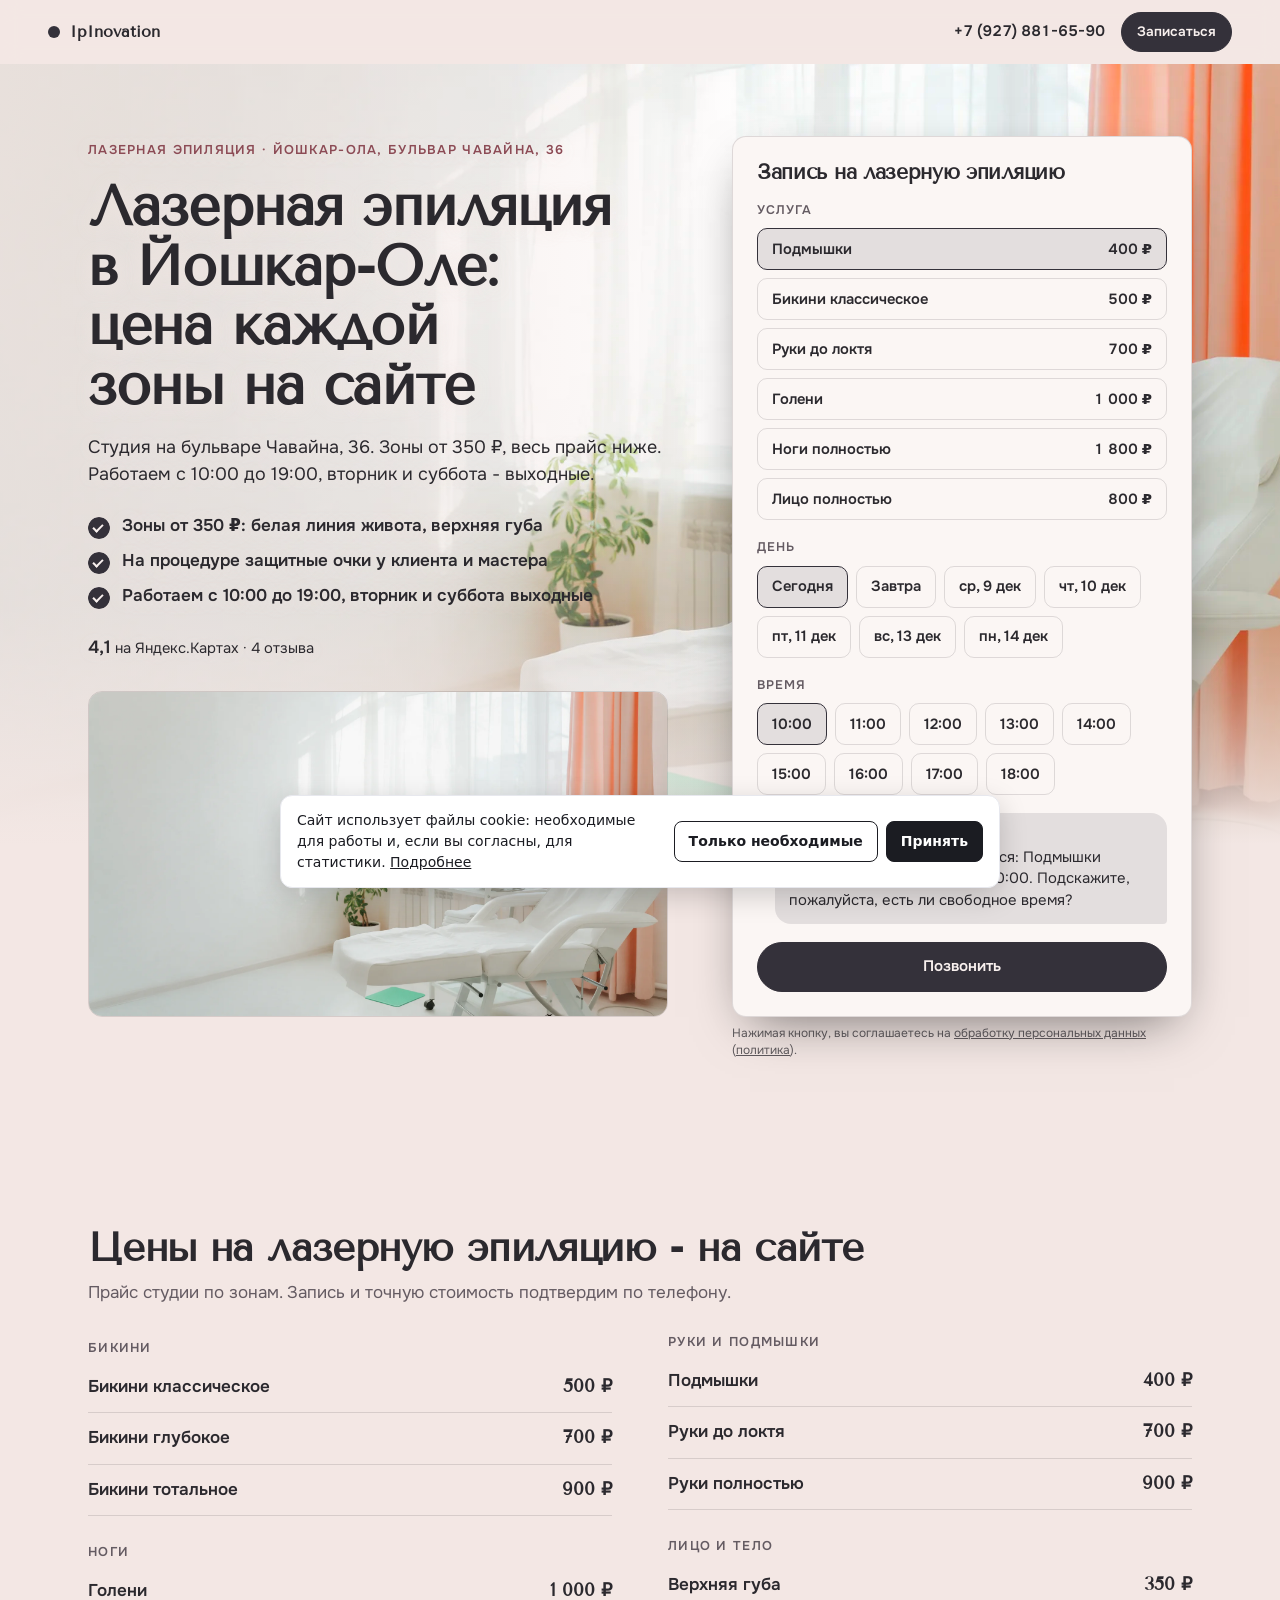
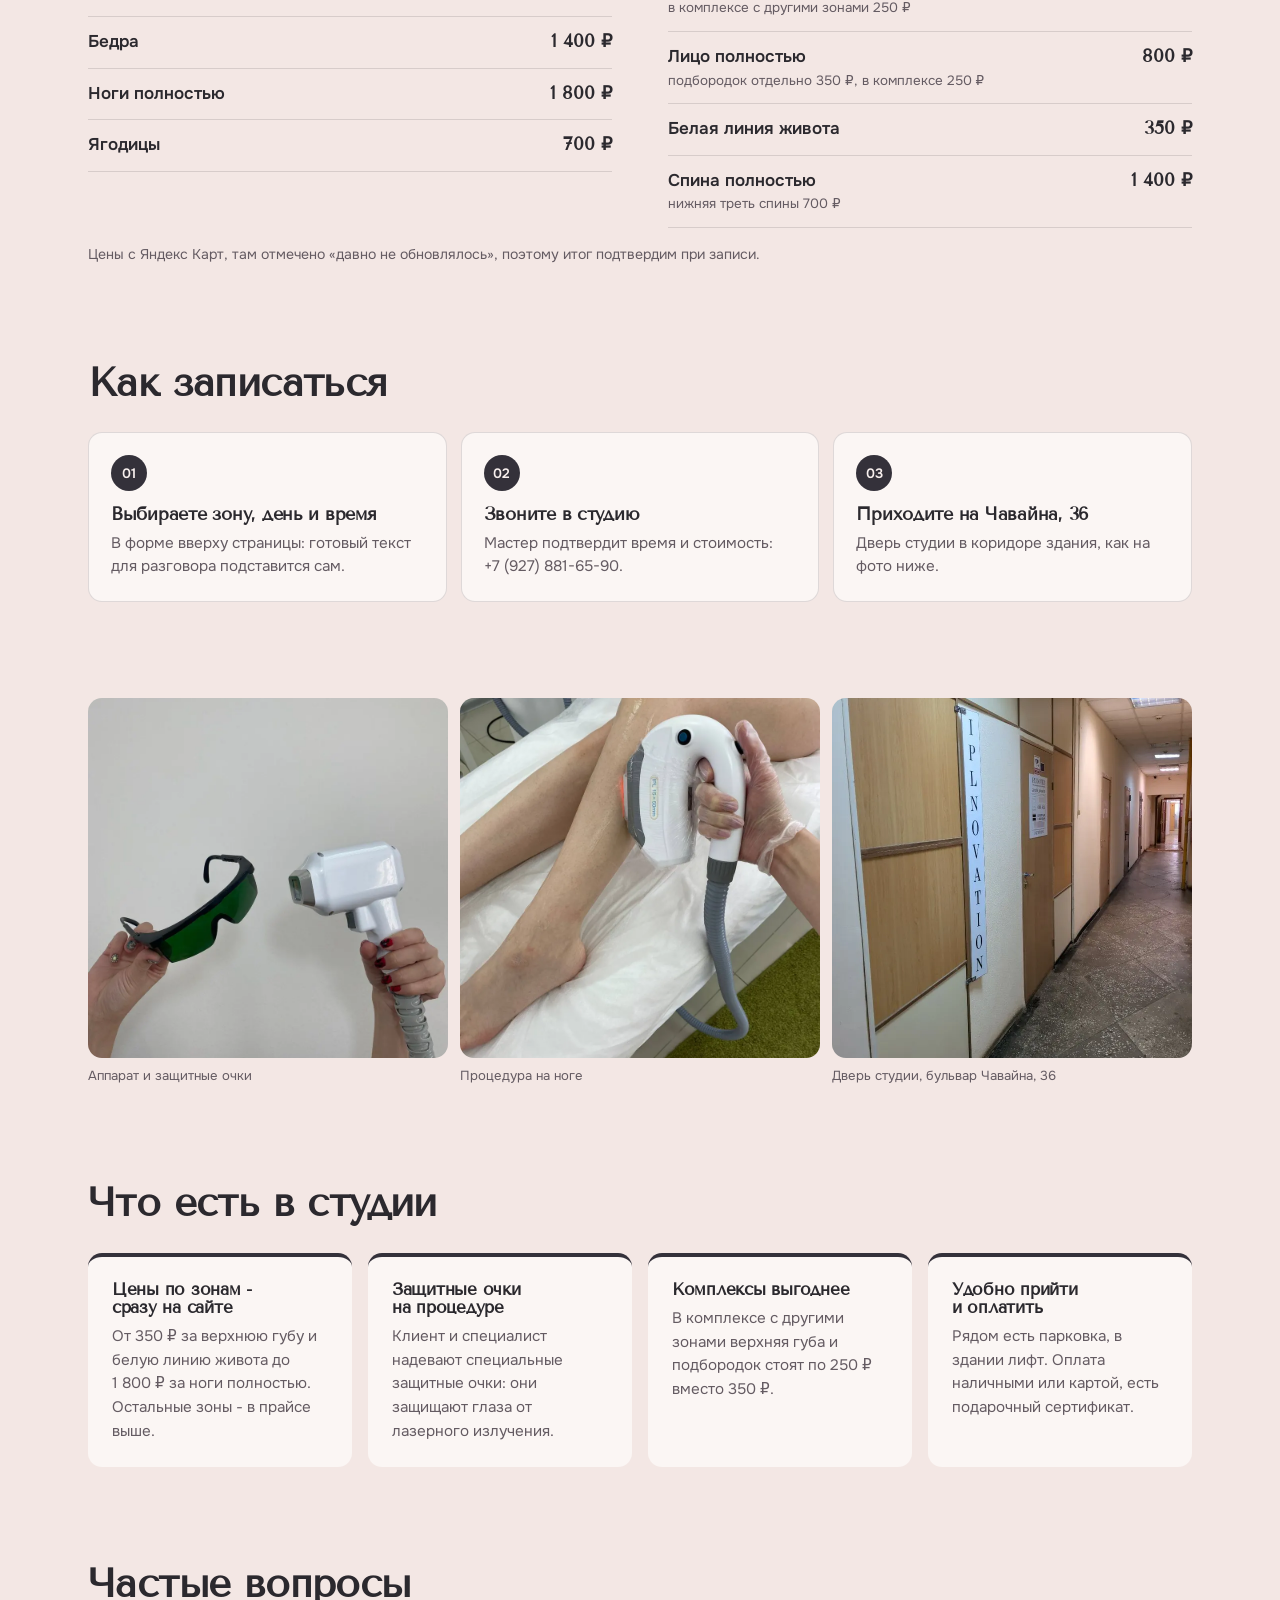
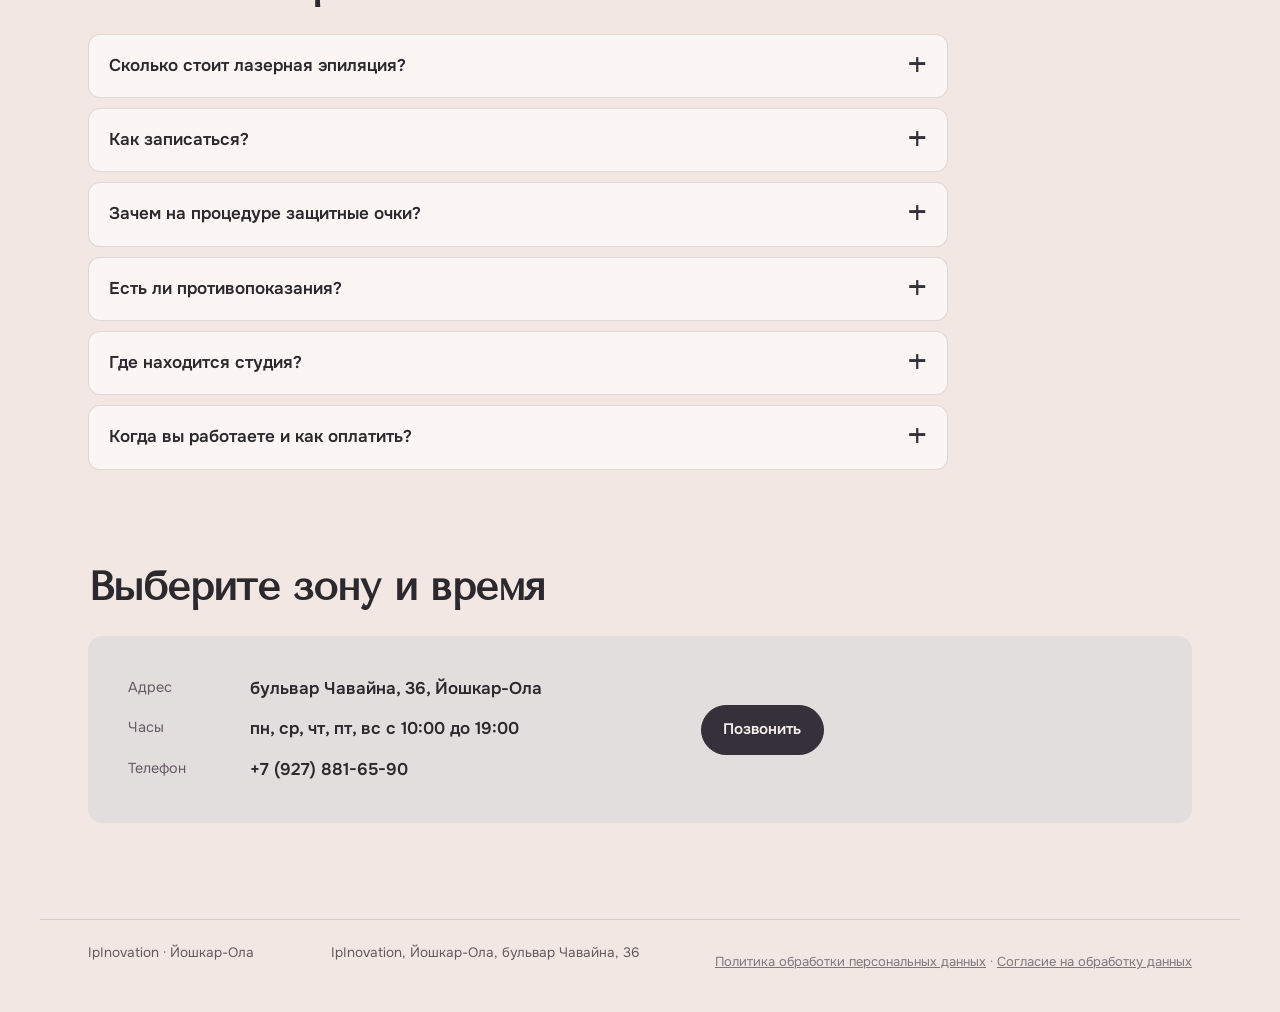
==== commit 4331de67: "Название: IpInovation" ====
--- a/index.html
+++ b/index.html
@@ -4,11 +4,11 @@
 <meta charset="utf-8">
 <meta name="robots" content="noindex, nofollow" data-publish>
 <meta name="viewport" content="width=device-width, initial-scale=1, viewport-fit=cover">
-<title>IPLNOVATION · Лазерная эпиляция</title>
+<title>IpInovation · Лазерная эпиляция</title>
 <meta name="description" content="Лазерная эпиляция в Йошкар-Оле, бульвар Чавайна, 36: цены по зонам от 350 рублей, с 10:00 до 19:00, вторник и суббота выходные. Запись по телефону или через форму.">
 <meta property="og:type" content="website">
 <meta property="og:url" content="https://ajax55sv-cell.github.io/iplnovation-yoshkar-ola/">
-<meta property="og:site_name" content="IPLNOVATION">
+<meta property="og:site_name" content="IpInovation">
 <meta property="og:title" content="Лазерная эпиляция в Йошкар-Оле: цена каждой зоны на сайте">
 <meta property="og:description" content="Лазерная эпиляция в Йошкар-Оле, бульвар Чавайна, 36: цены по зонам от 350 рублей, с 10:00 до 19:00, вторник и суббота выходные. Запись по телефону или через форму.">
 <meta property="og:image" content="https://ajax55sv-cell.github.io/iplnovation-yoshkar-ola/assets/og.jpg">
@@ -27,7 +27,7 @@
 :root { --c-canvas: #f3e7e4; --c-surface: #fbf6f4; --c-ink: #2b292e; --c-ink-soft: #645b62; --c-accent: #34313a; --c-accent-ink: #f8f0ee; --c-accent-deep: #8c4b55; --f-display: "Tenor Sans", "Georgia", serif; --f-text: "Onest", "Segoe UI", system-ui, sans-serif; --h1k: 1; }
 </style>
 <link rel="stylesheet" href="style-prod.css">
-<script type="application/ld+json">{"@context":"https://schema.org","@type":"BeautySalon","name":"IPLNOVATION","telephone":"+79278816590","openingHoursSpecification":[{"@type":"OpeningHoursSpecification","dayOfWeek":["Monday","Wednesday","Thursday","Friday","Sunday"],"opens":"10:00","closes":"19:00"}],"address":{"@type":"PostalAddress","streetAddress":"бульвар Чавайна, 36","addressLocality":"Йошкар-Ола","addressCountry":"RU"},"aggregateRating":{"@type":"AggregateRating","ratingValue":"4.1","ratingCount":"5","reviewCount":"4"},"sameAs":["https://yandex.ru/maps/org/ipinovation/229471761377/"]}</script>
+<script type="application/ld+json">{"@context":"https://schema.org","@type":"BeautySalon","name":"IpInovation","telephone":"+79278816590","openingHoursSpecification":[{"@type":"OpeningHoursSpecification","dayOfWeek":["Monday","Wednesday","Thursday","Friday","Sunday"],"opens":"10:00","closes":"19:00"}],"address":{"@type":"PostalAddress","streetAddress":"бульвар Чавайна, 36","addressLocality":"Йошкар-Ола","addressCountry":"RU"},"aggregateRating":{"@type":"AggregateRating","ratingValue":"4.1","ratingCount":"5","reviewCount":"4"},"sameAs":["https://yandex.ru/maps/org/ipinovation/229471761377/"]}</script>
 <style>
 /* legal-add */
 .legal-links{margin-top:10px;font-size:13px;opacity:.8;hyphens:none}
@@ -44,7 +44,7 @@
 </head>
 <body class="s-prod" id="top" data-wa="" data-tg="" data-max="">
 <header class="s-bar" data-s-bar>
-  <a class="s-bar__brand" href="#top"><i aria-hidden="true"></i>IPLNOVATION</a>
+  <a class="s-bar__brand" href="#top"><i aria-hidden="true"></i>IpInovation</a>
   <div class="s-bar__right">
     <a class="s-bar__tel" href="tel:+79278816590"><span class="nw">+7 (927) 881-65-90</span></a>
     <a class="s-btn s-btn--sm" href="#widget">Записаться</a>
@@ -122,11 +122,11 @@
     <ol class="s-steps">
       <li class="s-steps__item"><span class="s-steps__n">01</span><h3>Выбираете зону, день и время</h3><p>В форме вверху страницы: готовый текст для разговора подставится сам.</p></li>
       <li class="s-steps__item"><span class="s-steps__n">02</span><h3>Звоните в студию</h3><p>Мастер подтвердит время и стоимость: <span class="nw">+7 (927) 881-65-90</span>.</p></li>
-      <li class="s-steps__item"><span class="s-steps__n">03</span><h3>Приходите на Чавайна, 36</h3><p>Дверь студии с вывеской IPLNOVATION в коридоре здания, как на фото ниже.</p></li>
+      <li class="s-steps__item"><span class="s-steps__n">03</span><h3>Приходите на Чавайна, 36</h3><p>Дверь студии в коридоре здания, как на фото ниже.</p></li>
     </ol>
   </section>
 
-  <section class="s-photos s-reveal" aria-label="Фото"><figure><img class="" src="assets/ochki.webp" alt="Лазерный аппарат и зелёные защитные очки в руках мастера" loading="lazy" decoding="async"><figcaption>Аппарат и защитные очки</figcaption></figure><figure><img class="" src="assets/protsedura.webp" alt="Процедура лазерной эпиляции на ноге: мастер в перчатках ведёт аппарат" loading="lazy" decoding="async"><figcaption>Процедура на ноге</figcaption></figure><figure><img class="" src="assets/dver.webp" alt="Дверь студии с вертикальной вывеской IPLNOVATION в коридоре здания на бульваре Чавайна, 36" loading="lazy" decoding="async"><figcaption>Дверь студии, бульвар Чавайна, 36</figcaption></figure></section>
+  <section class="s-photos s-reveal" aria-label="Фото"><figure><img class="" src="assets/ochki.webp" alt="Лазерный аппарат и зелёные защитные очки в руках мастера" loading="lazy" decoding="async"><figcaption>Аппарат и защитные очки</figcaption></figure><figure><img class="" src="assets/protsedura.webp" alt="Процедура лазерной эпиляции на ноге: мастер в перчатках ведёт аппарат" loading="lazy" decoding="async"><figcaption>Процедура на ноге</figcaption></figure><figure><img class="" src="assets/dver.webp" alt="Дверь студии с вертикальной вывеской в коридоре здания на бульваре Чавайна, 36" loading="lazy" decoding="async"><figcaption>Дверь студии, бульвар Чавайна, 36</figcaption></figure></section>
 
   <section class="s-section s-reveal">
     <header class="s-section__head"><h2>Что есть в студии</h2></header>
@@ -142,7 +142,7 @@
 
   <section class="s-section s-reveal">
     <header class="s-section__head"><h2>Частые вопросы</h2></header>
-    <div class="s-faq"><details><summary>Сколько стоит лазерная эпиляция?</summary><p>Бикини классическое - 500 ₽, подмышки - 400 ₽, голени - 1 000 ₽, ноги полностью - 1 800 ₽. Остальные зоны - в прайсе выше.</p></details><details><summary>Как записаться?</summary><p>Выберите зону, день и время в форме на сайте или просто позвоните: <span class="nw">+7 (927) 881-65-90</span>.</p></details><details><summary>Зачем на процедуре защитные очки?</summary><p>Во время сеанса и клиент, и специалист надевают специальные защитные очки: они защищают глаза от лазерного излучения. Снимать их до конца сеанса не нужно.</p></details><details><summary>Есть ли противопоказания?</summary><p>Да, у лазерной эпиляции они есть. Перед записью уточните у мастера по телефону, подходит ли процедура именно вам.</p></details><details><summary>Где находится студия?</summary><p><span class="nw">Йошкар-Ола</span>, бульвар Чавайна, 36. Дверь студии с вывеской IPLNOVATION в коридоре здания, рядом есть парковка, в здании лифт.</p></details><details><summary>Когда вы работаете и как оплатить?</summary><p>С 10:00 до 19:00 в понедельник, среду, четверг, пятницу и воскресенье. Вторник и суббота - выходные. Оплата наличными или картой, есть подарочный сертификат.</p></details></div>
+    <div class="s-faq"><details><summary>Сколько стоит лазерная эпиляция?</summary><p>Бикини классическое - 500 ₽, подмышки - 400 ₽, голени - 1 000 ₽, ноги полностью - 1 800 ₽. Остальные зоны - в прайсе выше.</p></details><details><summary>Как записаться?</summary><p>Выберите зону, день и время в форме на сайте или просто позвоните: <span class="nw">+7 (927) 881-65-90</span>.</p></details><details><summary>Зачем на процедуре защитные очки?</summary><p>Во время сеанса и клиент, и специалист надевают специальные защитные очки: они защищают глаза от лазерного излучения. Снимать их до конца сеанса не нужно.</p></details><details><summary>Есть ли противопоказания?</summary><p>Да, у лазерной эпиляции они есть. Перед записью уточните у мастера по телефону, подходит ли процедура именно вам.</p></details><details><summary>Где находится студия?</summary><p><span class="nw">Йошкар-Ола</span>, бульвар Чавайна, 36. Дверь студии в коридоре здания, рядом есть парковка, в здании лифт.</p></details><details><summary>Когда вы работаете и как оплатить?</summary><p>С 10:00 до 19:00 в понедельник, среду, четверг, пятницу и воскресенье. Вторник и суббота - выходные. Оплата наличными или картой, есть подарочный сертификат.</p></details></div>
   </section>
 
   <section class="s-section s-final s-reveal" id="contacts">
@@ -160,7 +160,7 @@
     </div>
   </section>
 </main>
-<footer class="s-foot"><p>IPLNOVATION · <span class="nw">Йошкар-Ола</span></p><p>IPLNOVATION, <span class="nw">Йошкар-Ола</span>, бульвар Чавайна, 36</p><p class="legal-links"><a href="politika.html">Политика обработки персональных данных</a> · <a href="soglasie.html">Согласие на обработку данных</a></p></footer>
+<footer class="s-foot"><p>IpInovation · <span class="nw">Йошкар-Ола</span></p><p>IpInovation, <span class="nw">Йошкар-Ола</span>, бульвар Чавайна, 36</p><p class="legal-links"><a href="politika.html">Политика обработки персональных данных</a> · <a href="soglasie.html">Согласие на обработку данных</a></p></footer>
 <nav class="s-dock" aria-label="Быстрая связь"><a class="s-btn" href="#widget">Записаться</a><a class="s-btn s-btn--ghost" href="tel:+79278816590">Позвонить</a></nav>
 <script src="style.js" defer></script>
 <script>
